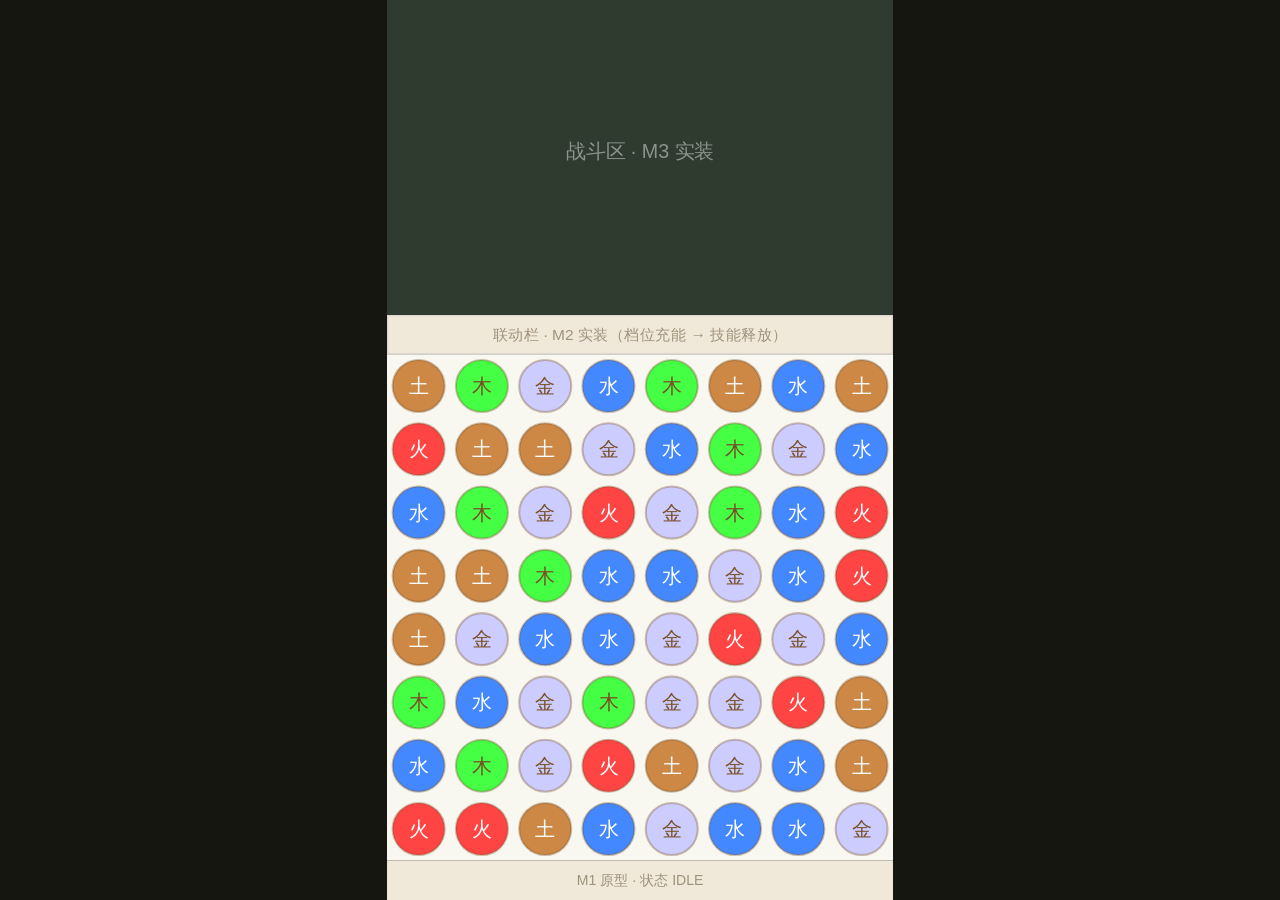
==== index.html @ 19da8640 "feat(board): 新增三消棋盘可玩原型与单测" ====
<!DOCTYPE html>
<html lang="zh-CN">
<head>
<meta charset="UTF-8">
<meta name="viewport" content="width=device-width, initial-scale=1, viewport-fit=cover">
<title>ycfs3-ssww · 三消原型 M1</title>
<style>
  html, body { margin: 0; padding: 0; background: #14160f; height: 100%; overflow: hidden; }
  /* 720×1280 逻辑分辨率画布，等比缩放 letterbox 居中（core/layout.js 控制尺寸） */
  #game { display: block; margin: 0 auto; touch-action: none; }
</style>
</head>
<body>
<canvas id="game" width="720" height="1280"></canvas>
<script type="module" src="scripts/main.js"></script>
</body>
</html>
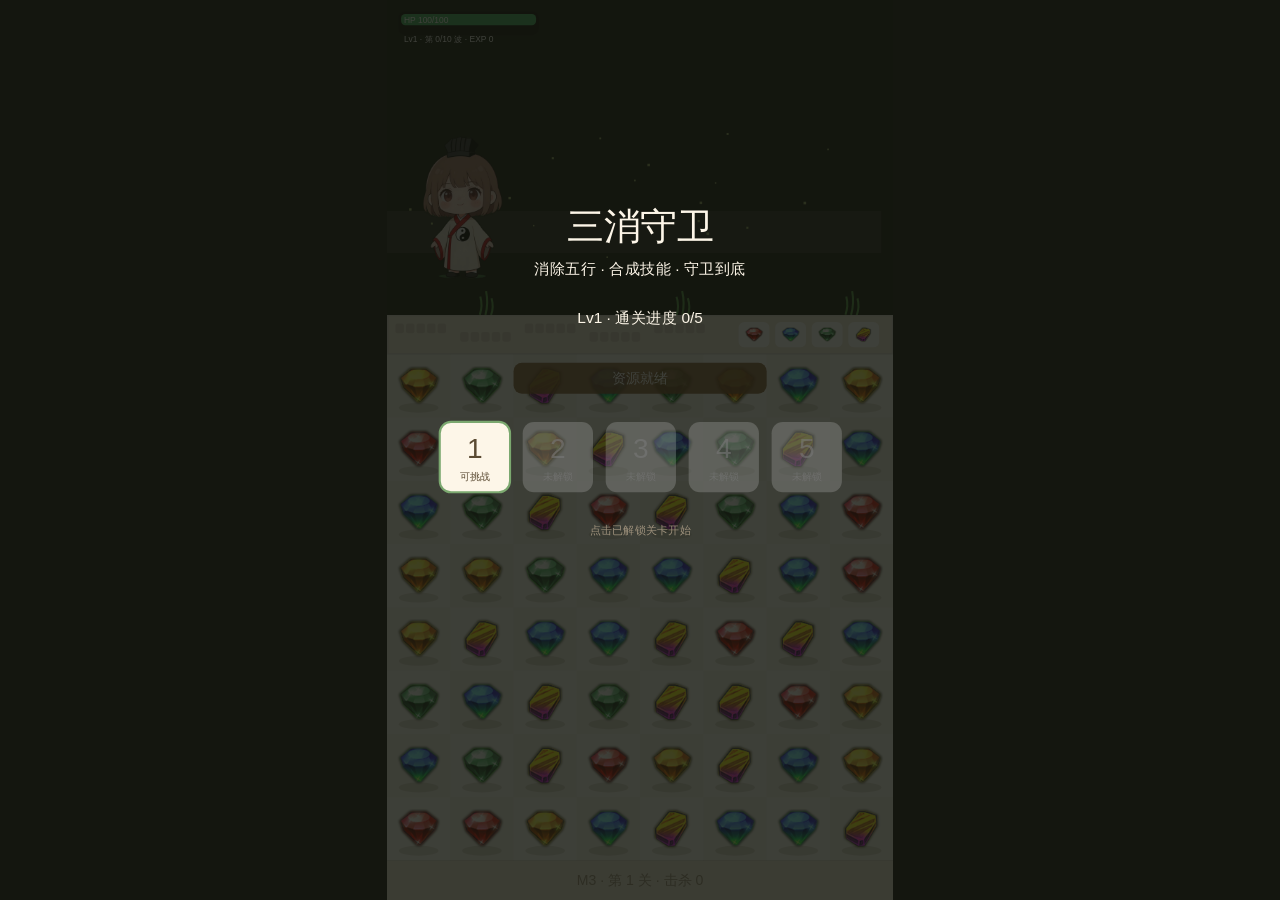
==== commit 5437d497: "feat(meta): M4养成接线与M3战斗闭环并行基线" ====
--- a/index.html
+++ b/index.html
@@ -3,7 +3,7 @@
 <head>
 <meta charset="UTF-8">
 <meta name="viewport" content="width=device-width, initial-scale=1, viewport-fit=cover">
-<title>ycfs3-ssww · 三消原型 M1</title>
+<title>ycfs3-ssww · 三消+战斗 M3</title>
 <style>
   html, body { margin: 0; padding: 0; background: #14160f; height: 100%; overflow: hidden; }
   /* 720×1280 逻辑分辨率画布，等比缩放 letterbox 居中（core/layout.js 控制尺寸） */
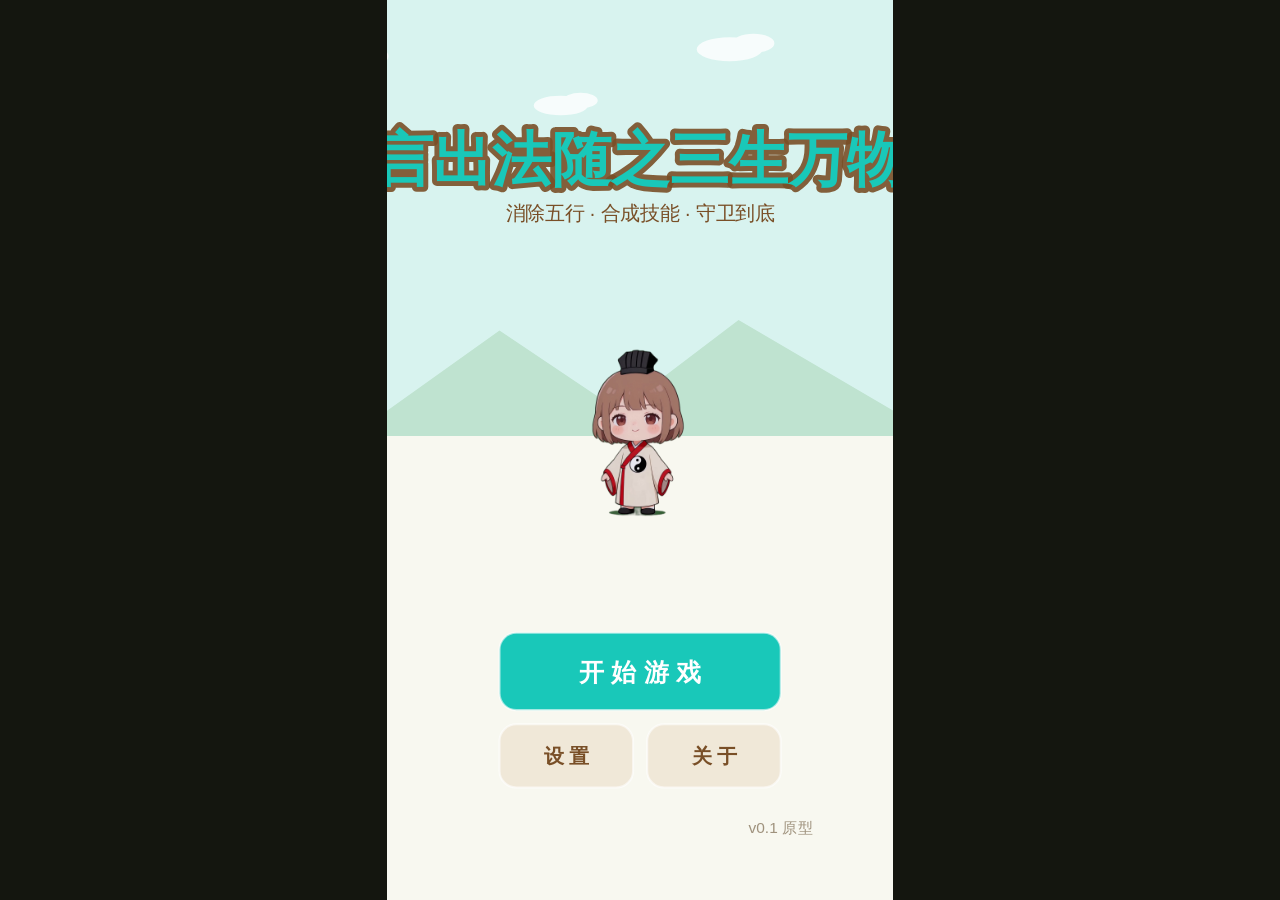
==== commit d964a80c: "fix(ui): 取消顶层图片加载、编成按钮区互斥与旧局输入态清除" ====
--- a/index.html
+++ b/index.html
@@ -3,7 +3,7 @@
 <head>
 <meta charset="UTF-8">
 <meta name="viewport" content="width=device-width, initial-scale=1, viewport-fit=cover">
-<title>ycfs3-ssww · 三消+战斗 M3</title>
+<title>言出法随之三生万物</title>
 <style>
   html, body { margin: 0; padding: 0; background: #14160f; height: 100%; overflow: hidden; }
   /* 720×1280 逻辑分辨率画布，等比缩放 letterbox 居中（core/layout.js 控制尺寸） */
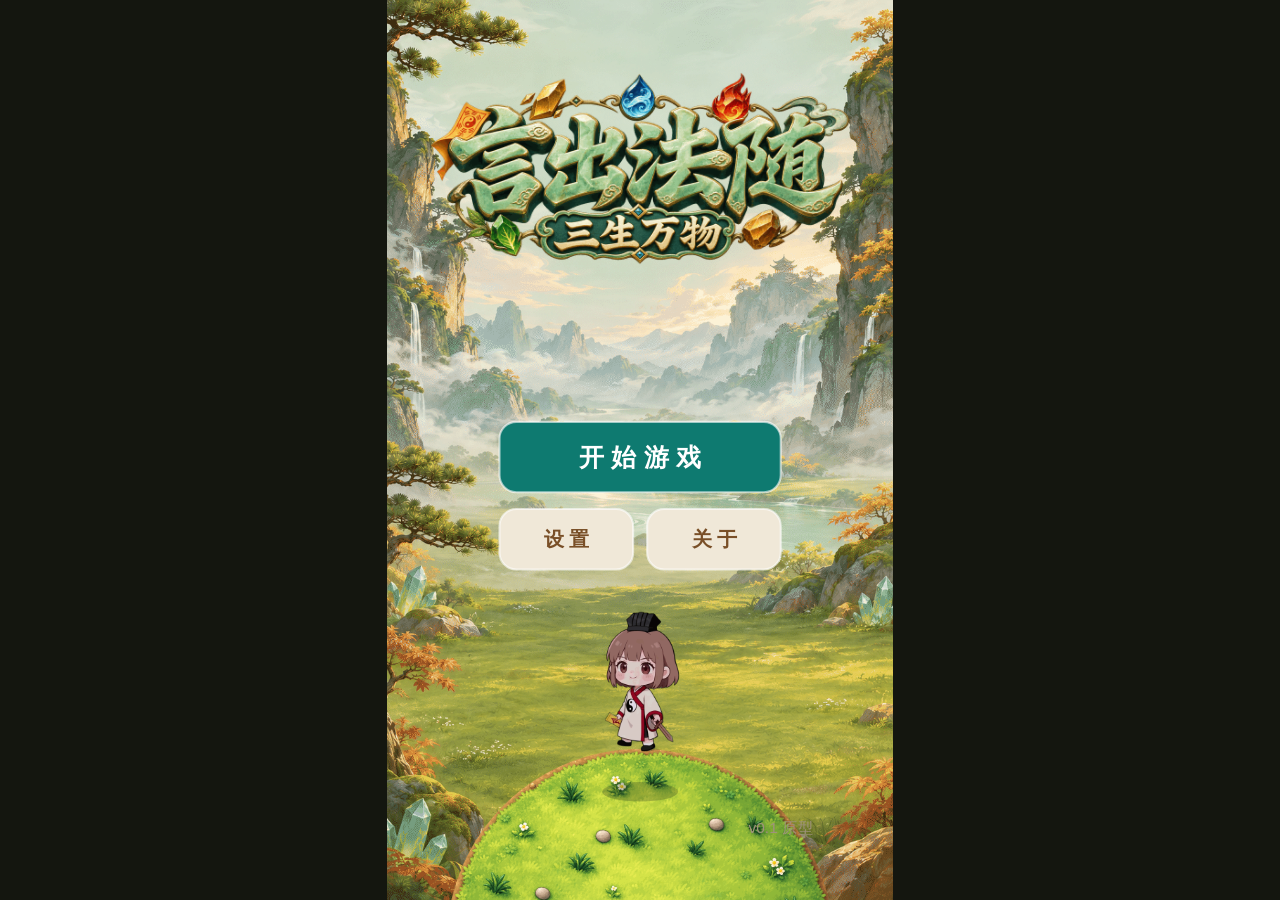
==== commit e44f6645: "perf(web): 分批加载首页与关卡素材" ====
--- a/index.html
+++ b/index.html
@@ -4,14 +4,35 @@
 <meta charset="UTF-8">
 <meta name="viewport" content="width=device-width, initial-scale=1, viewport-fit=cover">
 <title>言出法随之三生万物</title>
+<link rel="preload" as="image" href="assets/backgrounds/start/start_bg.png" fetchpriority="high">
+<link rel="preload" as="image" href="assets/ui/start/logo.png" fetchpriority="high">
 <style>
   html, body { margin: 0; padding: 0; background: #14160f; height: 100%; overflow: hidden; }
   /* 720×1280 逻辑分辨率画布，等比缩放 letterbox 居中（core/layout.js 控制尺寸） */
   #game { display: block; margin: 0 auto; touch-action: none; }
+  #boot-cover {
+    position: fixed; inset: 0; margin: auto; width: min(100vw, 56.25vh); height: min(100vh, 177.7778vw);
+    box-sizing: border-box; padding-top: min(18vw, 10vh); text-align: center;
+    background: radial-gradient(ellipse at 50% 26%, #376455, #152b25 64%, #14160f);
+    color: #fff1ce; font-family: system-ui, sans-serif;
+  }
+  #boot-cover h1 { margin: 0; font-size: clamp(28px, 8vw, 58px); letter-spacing: .12em; }
+  #boot-cover h1 span { display: block; margin-top: .25em; color: #e4c992; font-size: .64em; }
+  #boot-cover p { position: absolute; inset: 47% 10% auto; margin: 0; font-size: clamp(14px, 3.5vw, 22px); overflow-wrap: anywhere; }
+  #boot-cover button {
+    position: absolute; top: 63%; left: 50%; transform: translateX(-50%);
+    padding: .6em 1.7em; border: 1px solid #e4c992; border-radius: 12px; color: #fff1ce;
+    background: #24554b; font: inherit;
+  }
 </style>
 </head>
 <body>
 <canvas id="game" width="720" height="1280"></canvas>
+<div id="boot-cover">
+  <h1>言出法随<span>三生万物</span></h1>
+  <p id="boot-status" role="status">正在准备首页</p>
+  <button id="boot-retry" type="button" hidden>重新加载</button>
+</div>
 <script type="module" src="scripts/main.js"></script>
 </body>
 </html>
